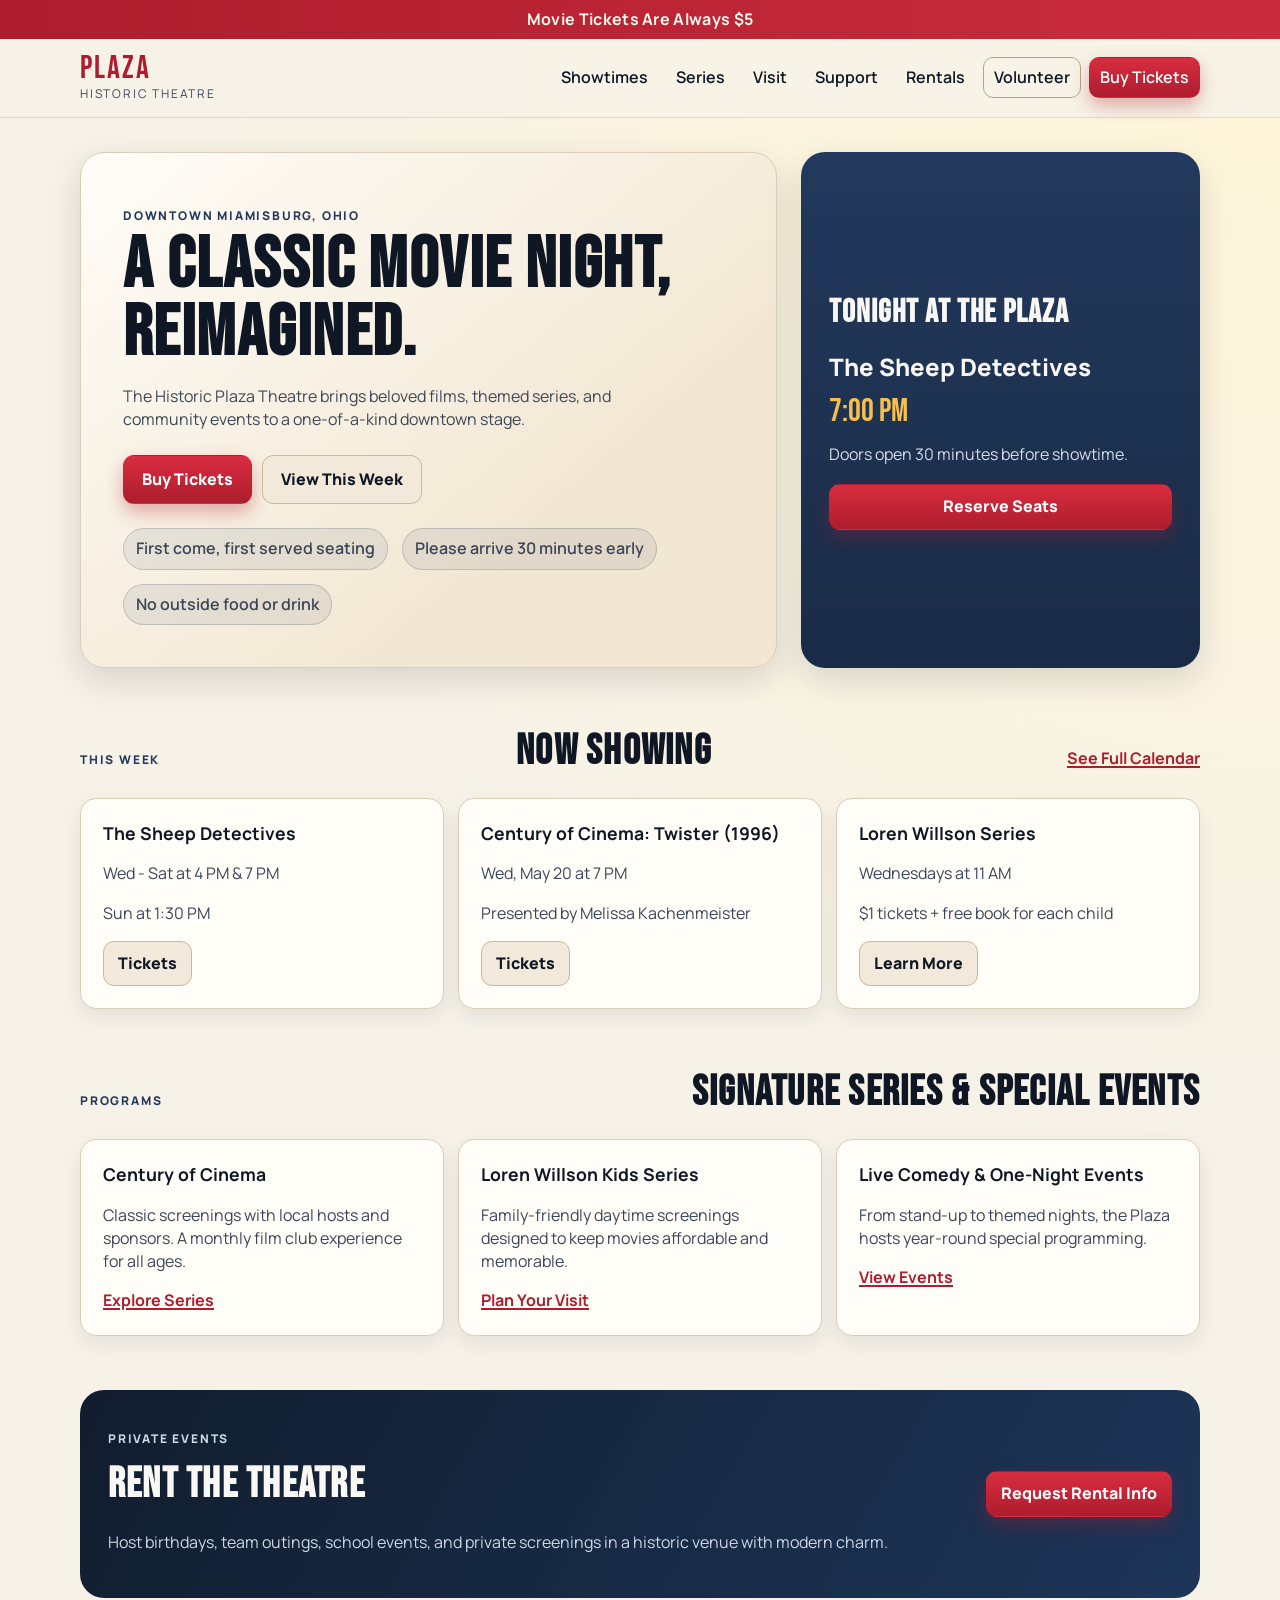
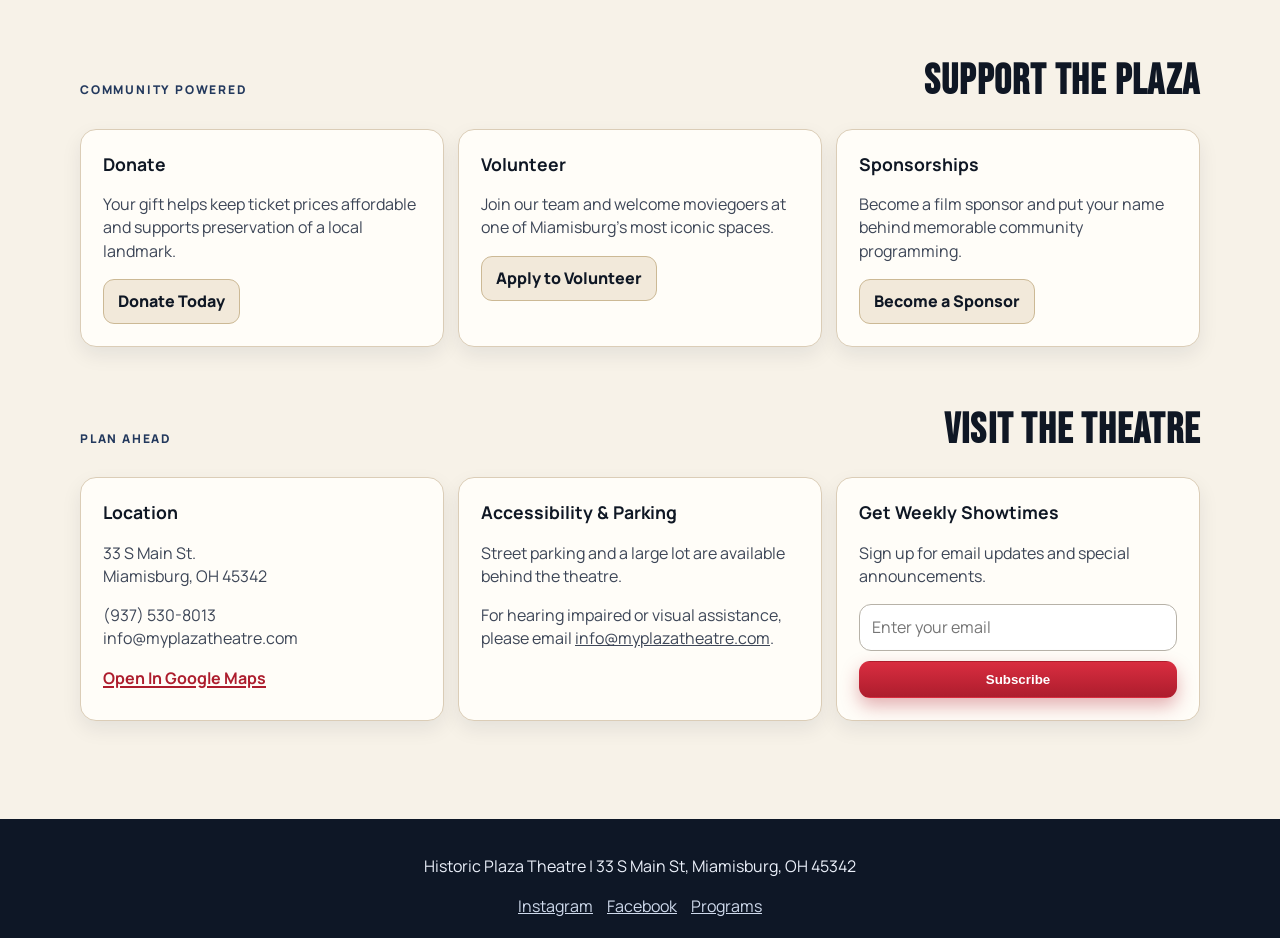
==== index.html @ faf15ee3 "first commit" ====
<!doctype html>
<html lang="en">
  <head>
    <meta charset="UTF-8" />
    <meta name="viewport" content="width=device-width, initial-scale=1.0" />
    <meta
      name="description"
      content="The Historic Plaza Theatre in Miamisburg, Ohio. Affordable movies, community events, and private rentals."
    />
    <title>Plaza Theatre | Historic Cinema in Miamisburg</title>
    <link rel="preconnect" href="https://fonts.googleapis.com" />
    <link rel="preconnect" href="https://fonts.gstatic.com" crossorigin />
    <link
      href="https://fonts.googleapis.com/css2?family=Bebas+Neue&family=Manrope:wght@400;500;600;700;800&display=swap"
      rel="stylesheet"
    />
    <link rel="stylesheet" href="styles.css" />
  </head>
  <body>
    <a class="skip-link" href="#main-content">Skip to main content</a>

    <header class="site-header">
      <div class="top-banner" role="note">Movie Tickets Are Always $5</div>
      <div class="header-shell">
        <a class="brand" href="index.html" aria-label="Plaza Theatre Home">
          <span class="brand-mark">PLAZA</span>
          <span class="brand-sub">Historic Theatre</span>
        </a>
        <button class="menu-button" aria-expanded="false" aria-controls="primary-nav">
          Menu
        </button>
        <nav id="primary-nav" class="primary-nav" aria-label="Primary">
          <a href="showtimes.html">Showtimes</a>
          <a href="series.html">Series</a>
          <a href="visit.html">Visit</a>
          <a href="support.html">Support</a>
          <a href="rentals.html">Rentals</a>
          <a class="button ghost" href="support.html#volunteer">Volunteer</a>
          <a class="button primary" href="https://app.formovietickets.com/index.html?id=plazatheatre">Buy Tickets</a>
        </nav>
      </div>
    </header>

    <main id="main-content">
      <section class="hero reveal" aria-labelledby="hero-title">
        <div class="hero-content">
          <p class="eyebrow">Downtown Miamisburg, Ohio</p>
          <h1 id="hero-title">A Classic Movie Night, Reimagined.</h1>
          <p class="hero-copy">
            The Historic Plaza Theatre brings beloved films, themed series, and community events to a one-of-a-kind
            downtown stage.
          </p>
          <div class="hero-actions">
            <a class="button primary large" href="https://app.formovietickets.com/index.html?id=plazatheatre">Buy Tickets</a>
            <a class="button secondary large" href="#showtimes">View This Week</a>
          </div>
          <ul class="hero-meta" aria-label="Visitor highlights">
            <li>First come, first served seating</li>
            <li>Please arrive 30 minutes early</li>
            <li>No outside food or drink</li>
          </ul>
        </div>
        <aside class="hero-panel" aria-label="Quick info">
          <h2>Tonight At The Plaza</h2>
          <p class="film-title">The Sheep Detectives</p>
          <p class="film-time">7:00 PM</p>
          <p class="film-note">Doors open 30 minutes before showtime.</p>
          <a class="button primary full" href="https://app.formovietickets.com/index.html?id=plazatheatre">Reserve Seats</a>
        </aside>
      </section>

      <section class="section showtimes reveal" id="showtimes" aria-labelledby="showtimes-title">
        <div class="section-head">
          <p class="eyebrow">This Week</p>
          <h2 id="showtimes-title">Now Showing</h2>
          <a href="showtimes.html" class="text-link">See Full Calendar</a>
        </div>
        <div class="cards" role="list">
          <article class="show-card" role="listitem">
            <h3>The Sheep Detectives</h3>
            <p>Wed - Sat at 4 PM & 7 PM</p>
            <p>Sun at 1:30 PM</p>
            <a class="button secondary" href="https://app.formovietickets.com/index.html?id=plazatheatre">Tickets</a>
          </article>
          <article class="show-card" role="listitem">
            <h3>Century of Cinema: Twister (1996)</h3>
            <p>Wed, May 20 at 7 PM</p>
            <p>Presented by Melissa Kachenmeister</p>
            <a class="button secondary" href="https://app.formovietickets.com/index.html?id=plazatheatre">Tickets</a>
          </article>
          <article class="show-card" role="listitem">
            <h3>Loren Willson Series</h3>
            <p>Wednesdays at 11 AM</p>
            <p>$1 tickets + free book for each child</p>
            <a class="button secondary" href="https://www.myplazatheatre.com/loren-willson-series">Learn More</a>
          </article>
        </div>
      </section>

      <section class="section series reveal" id="series" aria-labelledby="series-title">
        <div class="section-head">
          <p class="eyebrow">Programs</p>
          <h2 id="series-title">Signature Series & Special Events</h2>
        </div>
        <div class="split-grid">
          <article class="feature-block">
            <h3>Century of Cinema</h3>
            <p>Classic screenings with local hosts and sponsors. A monthly film club experience for all ages.</p>
            <a class="text-link" href="series.html">Explore Series</a>
          </article>
          <article class="feature-block">
            <h3>Loren Willson Kids Series</h3>
            <p>Family-friendly daytime screenings designed to keep movies affordable and memorable.</p>
            <a class="text-link" href="series.html#loren-willson-kids">Plan Your Visit</a>
          </article>
          <article class="feature-block">
            <h3>Live Comedy & One-Night Events</h3>
            <p>From stand-up to themed nights, the Plaza hosts year-round special programming.</p>
            <a class="text-link" href="showtimes.html#special-events">View Events</a>
          </article>
        </div>
      </section>

      <section class="section rentals reveal" id="rentals" aria-labelledby="rentals-title">
        <div class="cta-panel">
          <div>
            <p class="eyebrow">Private Events</p>
            <h2 id="rentals-title">Rent The Theatre</h2>
            <p>
              Host birthdays, team outings, school events, and private screenings in a historic venue with modern
              charm.
            </p>
          </div>
          <a class="button primary" href="rentals.html">Request Rental Info</a>
        </div>
      </section>

      <section class="section support reveal" id="support" aria-labelledby="support-title">
        <div class="section-head">
          <p class="eyebrow">Community Powered</p>
          <h2 id="support-title">Support The Plaza</h2>
        </div>
        <div class="support-grid">
          <article class="support-card">
            <h3>Donate</h3>
            <p>Your gift helps keep ticket prices affordable and supports preservation of a local landmark.</p>
            <a class="button secondary" href="support.html#donate">Donate Today</a>
          </article>
          <article class="support-card">
            <h3>Volunteer</h3>
            <p>Join our team and welcome moviegoers at one of Miamisburg's most iconic spaces.</p>
            <a class="button secondary" href="support.html#volunteer">Apply to Volunteer</a>
          </article>
          <article class="support-card">
            <h3>Sponsorships</h3>
            <p>Become a film sponsor and put your name behind memorable community programming.</p>
            <a class="button secondary" href="support.html#sponsors">Become a Sponsor</a>
          </article>
        </div>
      </section>

      <section class="section visit reveal" id="visit" aria-labelledby="visit-title">
        <div class="section-head">
          <p class="eyebrow">Plan Ahead</p>
          <h2 id="visit-title">Visit The Theatre</h2>
        </div>
        <div class="visit-layout">
          <div class="visit-card">
            <h3>Location</h3>
            <p>33 S Main St.<br />Miamisburg, OH 45342</p>
            <p>(937) 530-8013<br />info@myplazatheatre.com</p>
            <a class="text-link" href="https://www.google.com/maps/place/33+S+Main+St,+Miamisburg,+OH+45342/">Open In Google Maps</a>
          </div>
          <div class="visit-card">
            <h3>Accessibility & Parking</h3>
            <p>Street parking and a large lot are available behind the theatre.</p>
            <p>
              For hearing impaired or visual assistance, please email
              <a href="mailto:info@myplazatheatre.com">info@myplazatheatre.com</a>.
            </p>
          </div>
          <div class="newsletter-card">
            <h3>Get Weekly Showtimes</h3>
            <p>Sign up for email updates and special announcements.</p>
            <form>
              <label for="email" class="visually-hidden">Email address</label>
              <input id="email" type="email" placeholder="Enter your email" autocomplete="email" required />
              <button type="submit" class="button primary full">Subscribe</button>
            </form>
          </div>
        </div>
      </section>
    </main>

    <a class="mobile-sticky-cta" href="https://app.formovietickets.com/index.html?id=plazatheatre">Buy Tickets</a>

    <footer class="site-footer">
      <p>Historic Plaza Theatre | 33 S Main St, Miamisburg, OH 45342</p>
      <div class="footer-links">
        <a href="https://www.instagram.com/historicplazatheatre/">Instagram</a>
        <a href="https://www.facebook.com/myplazatheatre">Facebook</a>
        <a href="series.html">Programs</a>
      </div>
    </footer>

    <script src="script.js"></script>
  </body>
</html>
---- styles.css ----
:root {
  --bg-canvas: #f7f2e8;
  --bg-deep: #101622;
  --ink-strong: #0f1724;
  --ink-soft: #3d4657;
  --brand-red: #ad1d2d;
  --brand-red-dark: #821423;
  --brand-gold: #f6be50;
  --brand-blue: #23395d;
  --card: #fffdf8;
  --line: #dbcdb7;
  --radius: 16px;
  --radius-large: 24px;
  --shadow: 0 12px 34px rgba(16, 22, 34, 0.14);
}

* {
  box-sizing: border-box;
}

html,
body {
  margin: 0;
  padding: 0;
}

body {
  font-family: "Manrope", sans-serif;
  background: radial-gradient(circle at top right, #fff6d8 0%, var(--bg-canvas) 40%), var(--bg-canvas);
  color: var(--ink-strong);
  line-height: 1.45;
}

a {
  color: inherit;
}

.skip-link {
  position: absolute;
  left: 8px;
  top: -44px;
  background: #000;
  color: #fff;
  padding: 10px 14px;
  border-radius: 8px;
  z-index: 1000;
}

.skip-link:focus {
  top: 8px;
}

.site-header {
  position: sticky;
  top: 0;
  z-index: 50;
  background: rgba(247, 242, 232, 0.92);
  border-bottom: 1px solid rgba(129, 109, 73, 0.2);
  backdrop-filter: blur(10px);
}

.top-banner {
  text-align: center;
  background: linear-gradient(90deg, var(--brand-red), #ca2c3d);
  color: #fff9ef;
  font-weight: 700;
  letter-spacing: 0.02em;
  padding: 8px 12px;
}

.header-shell {
  max-width: 1160px;
  margin: 0 auto;
  padding: 14px 20px;
  display: flex;
  align-items: center;
  gap: 20px;
}

.brand {
  display: flex;
  flex-direction: column;
  text-decoration: none;
}

.brand-mark {
  font-family: "Bebas Neue", sans-serif;
  font-size: 2rem;
  letter-spacing: 0.06em;
  line-height: 1;
  color: var(--brand-red);
}

.brand-sub {
  font-size: 0.75rem;
  color: var(--ink-soft);
  letter-spacing: 0.15em;
  text-transform: uppercase;
}

.menu-button {
  margin-left: auto;
  border: 1px solid var(--ink-strong);
  border-radius: 10px;
  background: transparent;
  font-weight: 700;
  padding: 9px 12px;
  display: none;
}

.primary-nav {
  margin-left: auto;
  display: flex;
  align-items: center;
  gap: 8px;
}

.primary-nav > a {
  text-decoration: none;
  font-weight: 600;
  color: var(--ink-strong);
  padding: 8px 10px;
  border-radius: 10px;
}

.primary-nav > a:hover,
.primary-nav > a:focus-visible {
  background: rgba(35, 57, 93, 0.1);
  outline: none;
}

.primary-nav > a.active {
  background: rgba(173, 29, 45, 0.14);
  color: #7d1120;
}

main {
  max-width: 1160px;
  margin: 0 auto;
  padding: 26px 20px 98px;
}

.hero {
  display: grid;
  grid-template-columns: 1.4fr 0.8fr;
  gap: 24px;
  align-items: stretch;
  margin-top: 8px;
}

.hero-content,
.hero-panel {
  border-radius: var(--radius-large);
  box-shadow: var(--shadow);
}

.hero-content {
  padding: 42px;
  background: linear-gradient(140deg, #fffdf8 0%, #f2e7d3 70%);
  border: 1px solid var(--line);
}

.eyebrow {
  text-transform: uppercase;
  letter-spacing: 0.15em;
  font-size: 0.75rem;
  color: var(--brand-blue);
  font-weight: 800;
  margin-bottom: 8px;
}

h1,
h2,
h3 {
  margin: 0;
}

h1 {
  font-family: "Bebas Neue", sans-serif;
  font-size: clamp(2.6rem, 6vw, 4.5rem);
  letter-spacing: 0.02em;
  line-height: 0.95;
  margin-bottom: 14px;
}

h2 {
  font-family: "Bebas Neue", sans-serif;
  letter-spacing: 0.03em;
  font-size: clamp(1.8rem, 4vw, 2.6rem);
}

h3 {
  font-size: 1.1rem;
}

.hero-copy {
  max-width: 56ch;
  color: var(--ink-soft);
  margin-bottom: 24px;
}

.hero-actions {
  display: flex;
  flex-wrap: wrap;
  gap: 10px;
  margin-bottom: 24px;
}

.hero-meta {
  list-style: none;
  display: flex;
  flex-wrap: wrap;
  gap: 14px;
  margin: 0;
  padding: 0;
  color: var(--ink-soft);
  font-weight: 600;
}

.hero-meta li {
  background: rgba(35, 57, 93, 0.08);
  border: 1px solid rgba(35, 57, 93, 0.2);
  border-radius: 999px;
  padding: 8px 12px;
}

.hero-panel {
  padding: 28px;
  background: linear-gradient(180deg, var(--brand-blue), #192b46);
  color: #f8f7f4;
  display: flex;
  flex-direction: column;
  justify-content: center;
}

.hero-panel h2 {
  font-size: 2rem;
  margin-bottom: 14px;
}

.film-title {
  font-size: 1.5rem;
  font-weight: 800;
  margin: 0;
}

.film-time {
  font-size: 2rem;
  font-family: "Bebas Neue", sans-serif;
  margin: 4px 0 8px;
  color: var(--brand-gold);
}

.film-note {
  margin: 0 0 18px;
  color: #d5dde9;
}

.section {
  margin-top: 54px;
}

.page-hero {
  padding: 34px;
  background: linear-gradient(150deg, #fff9ef 0%, #efe1c8 72%);
  border: 1px solid var(--line);
  border-radius: var(--radius-large);
  box-shadow: var(--shadow);
}

.page-hero p {
  max-width: 62ch;
  color: var(--ink-soft);
}

.timeline {
  list-style: none;
  margin: 0;
  padding: 0;
  display: grid;
  gap: 12px;
}

.timeline li {
  display: grid;
  grid-template-columns: 180px 1fr;
  gap: 10px;
  background: var(--card);
  border: 1px solid var(--line);
  border-radius: 12px;
  padding: 14px;
}

.timeline .slot {
  font-family: "Bebas Neue", sans-serif;
  letter-spacing: 0.04em;
  color: var(--brand-blue);
  font-size: 1.2rem;
}

.kpi-strip {
  display: grid;
  grid-template-columns: repeat(4, minmax(0, 1fr));
  gap: 12px;
}

.kpi-strip .show-card {
  text-align: center;
}

.kpi-value {
  margin: 0;
  font-family: "Bebas Neue", sans-serif;
  letter-spacing: 0.04em;
  font-size: 2rem;
  color: var(--brand-red);
}

.reveal {
  opacity: 0;
  transform: translateY(16px);
  transition: opacity 420ms ease, transform 420ms ease;
}

.reveal.in-view {
  opacity: 1;
  transform: none;
}

.section-head {
  display: flex;
  align-items: baseline;
  justify-content: space-between;
  flex-wrap: wrap;
  gap: 12px;
  margin-bottom: 16px;
}

.cards,
.split-grid,
.support-grid,
.visit-layout {
  display: grid;
  gap: 14px;
}

.cards {
  grid-template-columns: repeat(3, minmax(0, 1fr));
}

.show-card,
.feature-block,
.support-card,
.visit-card,
.newsletter-card {
  background: var(--card);
  border: 1px solid var(--line);
  border-radius: var(--radius);
  padding: 22px;
  box-shadow: 0 8px 20px rgba(18, 30, 45, 0.08);
}

.show-card p,
.feature-block p,
.support-card p,
.visit-card p,
.newsletter-card p {
  color: var(--ink-soft);
}

.split-grid {
  grid-template-columns: repeat(3, minmax(0, 1fr));
}

.text-link {
  font-weight: 700;
  color: var(--brand-red);
  text-decoration-thickness: 2px;
  text-underline-offset: 2px;
}

.cta-panel {
  background: linear-gradient(120deg, #111d2e, #1d3559);
  color: #f9f8f5;
  border-radius: var(--radius-large);
  padding: 28px;
  display: flex;
  align-items: center;
  justify-content: space-between;
  gap: 14px;
}

.cta-panel p {
  color: #ced7e4;
}

.support-grid {
  grid-template-columns: repeat(3, minmax(0, 1fr));
}

.visit-layout {
  grid-template-columns: repeat(3, minmax(0, 1fr));
}

.newsletter-card form {
  display: grid;
  gap: 10px;
}

.newsletter-card input {
  border: 1px solid #b7b2a8;
  border-radius: 12px;
  padding: 11px 12px;
  font: inherit;
}

.button {
  display: inline-flex;
  align-items: center;
  justify-content: center;
  gap: 6px;
  border-radius: 11px;
  padding: 10px 14px;
  font-weight: 800;
  text-decoration: none;
  border: 1px solid transparent;
  transition: transform 160ms ease, box-shadow 160ms ease, background-color 160ms ease;
}

.button:hover,
.button:focus-visible {
  transform: translateY(-1px);
  outline: none;
}

.button.primary {
  background: linear-gradient(180deg, #d92d40, var(--brand-red));
  color: #fff;
  box-shadow: 0 8px 18px rgba(173, 29, 45, 0.34);
}

.button.primary:hover,
.button.primary:focus-visible {
  box-shadow: 0 11px 20px rgba(173, 29, 45, 0.45);
}

.button.secondary {
  background: #f2e9da;
  color: var(--ink-strong);
  border-color: #ccb995;
}

.button.ghost {
  border-color: #b5a587;
  background: transparent;
}

.button.large {
  padding: 12px 18px;
}

.button.full {
  width: 100%;
}

.site-footer {
  padding: 20px;
  background: #0e1726;
  color: #ebf0fa;
  text-align: center;
}

.footer-links {
  margin-top: 10px;
  display: flex;
  justify-content: center;
  gap: 14px;
  flex-wrap: wrap;
}

.footer-links a {
  color: #ced9eb;
}

.mobile-sticky-cta {
  display: none;
}

.visually-hidden {
  position: absolute;
  width: 1px;
  height: 1px;
  padding: 0;
  margin: -1px;
  overflow: hidden;
  clip: rect(0, 0, 0, 0);
  border: 0;
}

@media (max-width: 980px) {
  .menu-button {
    display: inline-flex;
  }

  .primary-nav {
    position: absolute;
    left: 20px;
    right: 20px;
    top: calc(100% + 8px);
    background: #faf6ee;
    border: 1px solid #dacbb5;
    border-radius: 14px;
    padding: 12px;
    box-shadow: var(--shadow);
    display: none;
    flex-direction: column;
    align-items: stretch;
  }

  .primary-nav.open {
    display: flex;
  }

  .primary-nav > a {
    text-align: center;
  }

  .hero,
  .cards,
  .split-grid,
  .support-grid,
  .visit-layout,
  .kpi-strip {
    grid-template-columns: 1fr;
  }

  .timeline li {
    grid-template-columns: 1fr;
  }

  .hero-content {
    padding: 28px;
  }

  .cta-panel {
    flex-direction: column;
    align-items: flex-start;
  }

  .mobile-sticky-cta {
    display: inline-flex;
    position: fixed;
    left: 14px;
    right: 14px;
    bottom: 14px;
    z-index: 80;
    text-decoration: none;
    justify-content: center;
    border-radius: 14px;
    background: linear-gradient(180deg, #d92d40, var(--brand-red));
    color: #fff;
    font-weight: 900;
    padding: 14px;
    box-shadow: 0 16px 26px rgba(173, 29, 45, 0.45);
  }

  main {
    padding-bottom: 122px;
  }
}

@media (prefers-reduced-motion: reduce) {
  * {
    scroll-behavior: auto;
    transition: none;
  }

  .reveal {
    opacity: 1;
    transform: none;
  }
}
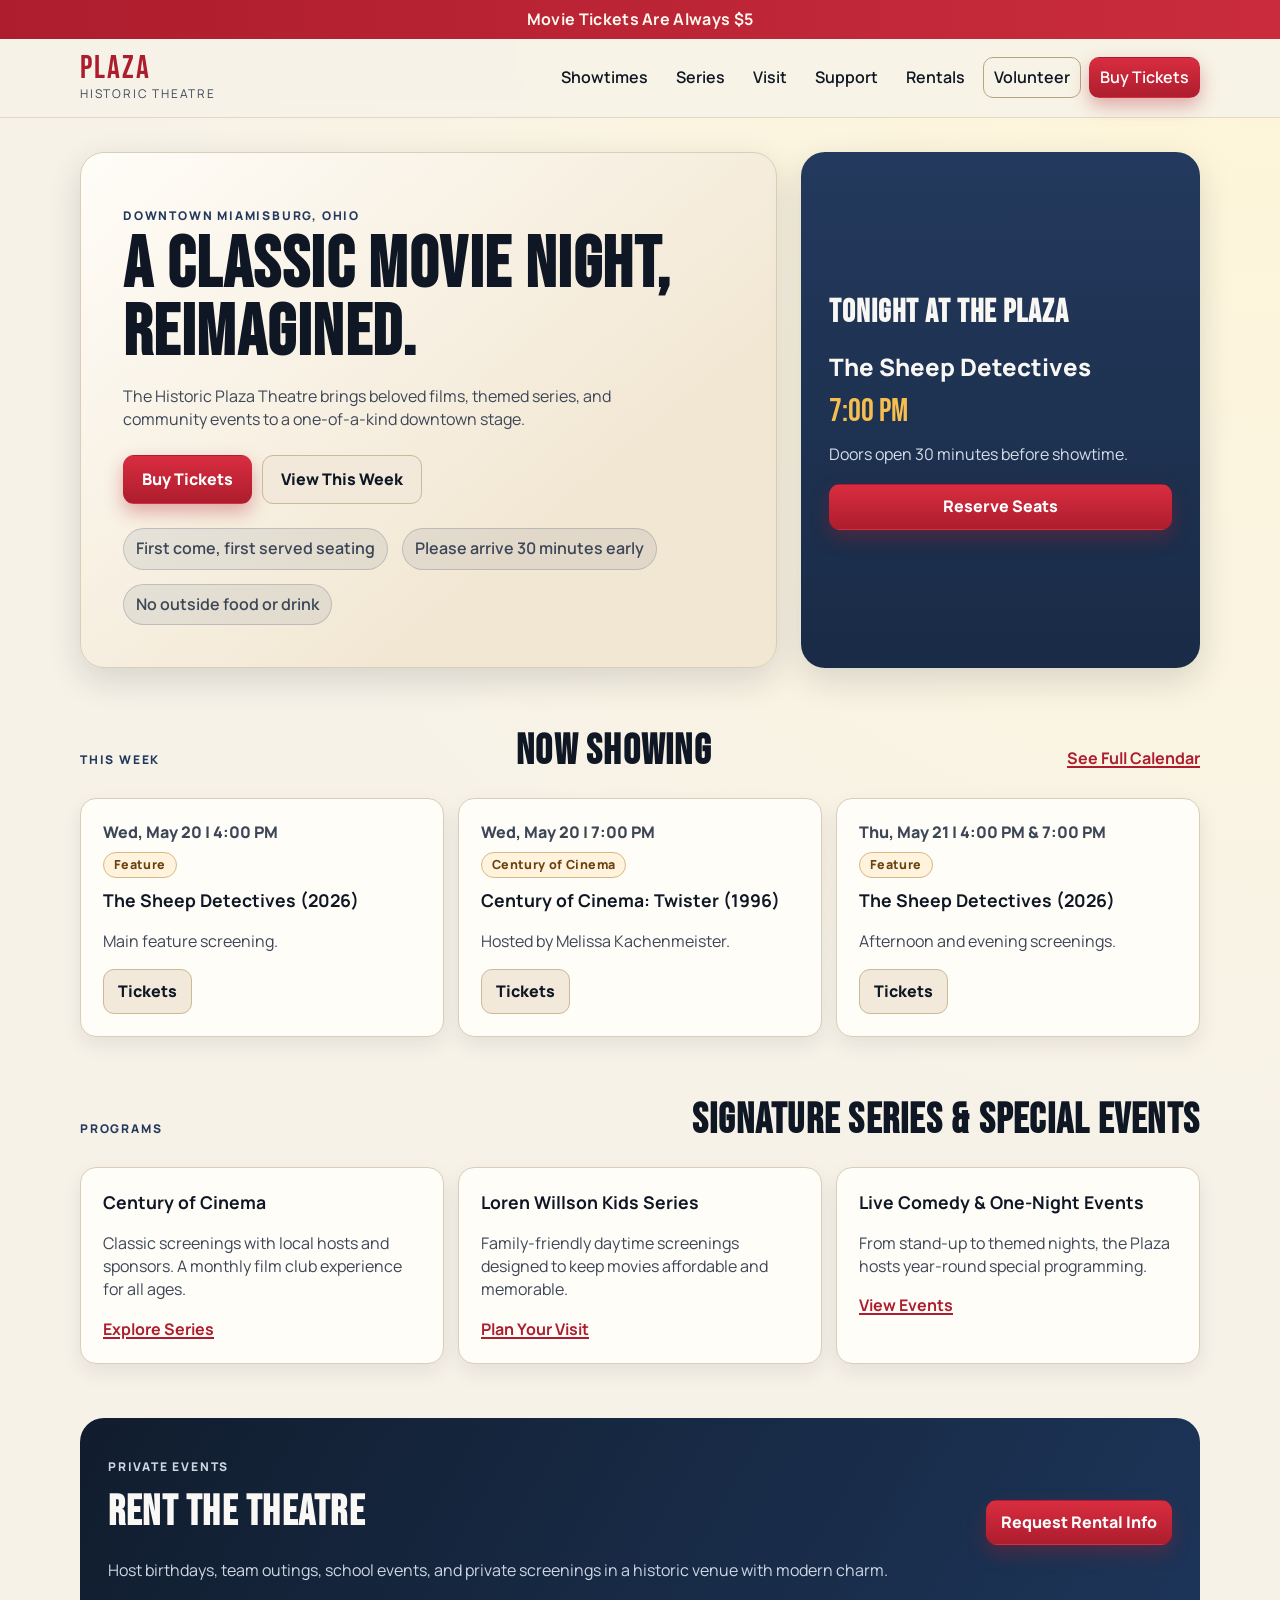
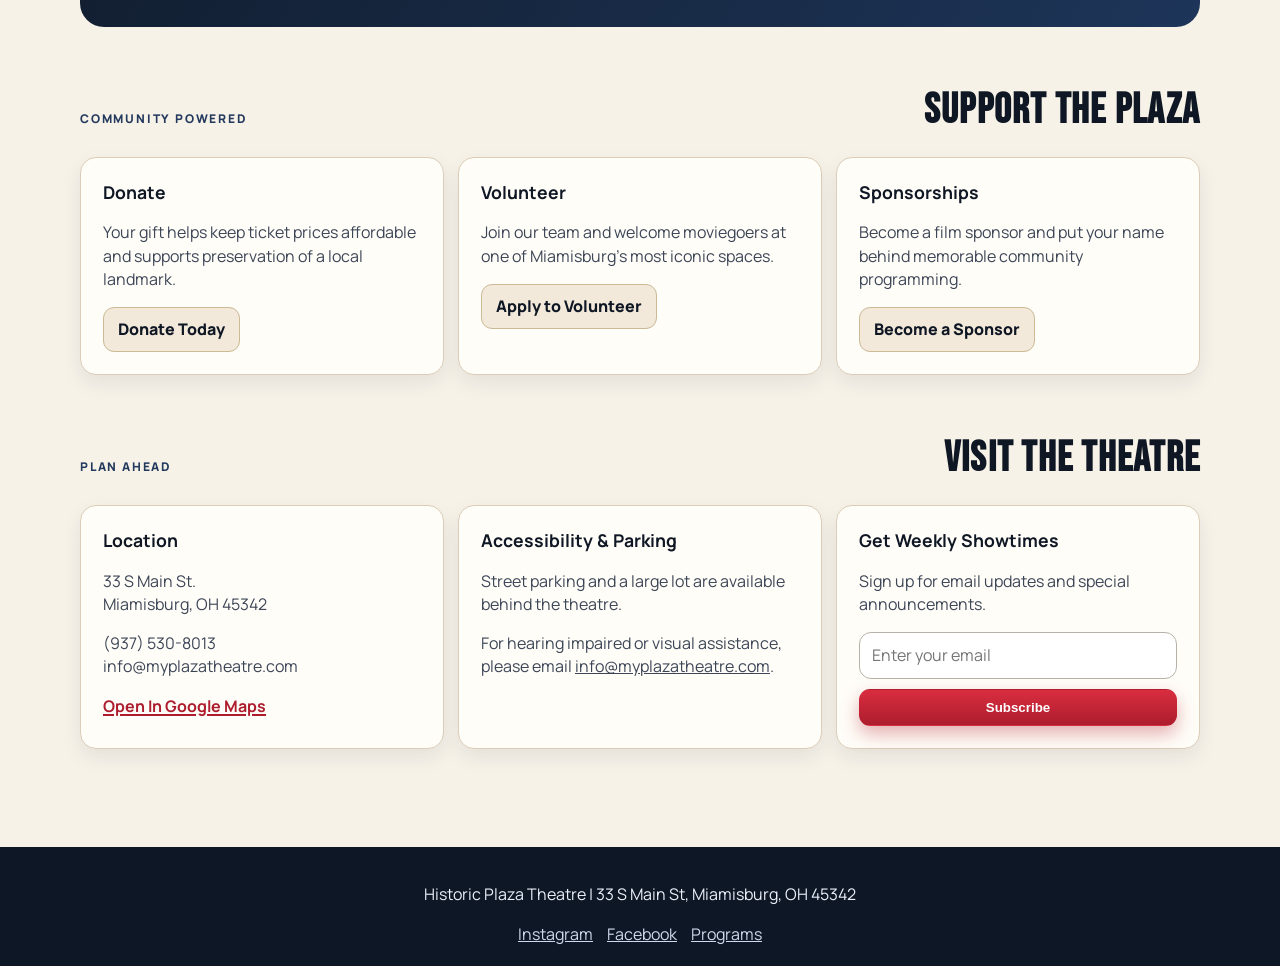
==== commit dc17b746: "Use schedule-data file to manage current schedule" ====
--- a/index.html
+++ b/index.html
@@ -75,26 +75,7 @@
           <h2 id="showtimes-title">Now Showing</h2>
           <a href="showtimes.html" class="text-link">See Full Calendar</a>
         </div>
-        <div class="cards" role="list">
-          <article class="show-card" role="listitem">
-            <h3>The Sheep Detectives</h3>
-            <p>Wed - Sat at 4 PM & 7 PM</p>
-            <p>Sun at 1:30 PM</p>
-            <a class="button secondary" href="https://app.formovietickets.com/index.html?id=plazatheatre">Tickets</a>
-          </article>
-          <article class="show-card" role="listitem">
-            <h3>Century of Cinema: Twister (1996)</h3>
-            <p>Wed, May 20 at 7 PM</p>
-            <p>Presented by Melissa Kachenmeister</p>
-            <a class="button secondary" href="https://app.formovietickets.com/index.html?id=plazatheatre">Tickets</a>
-          </article>
-          <article class="show-card" role="listitem">
-            <h3>Loren Willson Series</h3>
-            <p>Wednesdays at 11 AM</p>
-            <p>$1 tickets + free book for each child</p>
-            <a class="button secondary" href="https://www.myplazatheatre.com/loren-willson-series">Learn More</a>
-          </article>
-        </div>
+        <div class="cards" id="home-now-showing" role="list"></div>
       </section>
 
       <section class="section series reveal" id="series" aria-labelledby="series-title">
@@ -203,6 +184,7 @@
       </div>
     </footer>
 
+    <script src="schedule-data.js"></script>
     <script src="script.js"></script>
   </body>
 </html>
--- a/styles.css
+++ b/styles.css
@@ -366,6 +366,25 @@
 .visit-card p,
 .newsletter-card p {
   color: var(--ink-soft);
+}
+
+.event-slot {
+  margin: 0 0 8px;
+  font-weight: 800;
+  color: var(--brand-blue);
+}
+
+.tag {
+  display: inline-block;
+  margin-bottom: 10px;
+  border: 1px solid #d7b884;
+  background: #fff3dd;
+  color: #6c4310;
+  border-radius: 999px;
+  padding: 3px 10px;
+  font-size: 0.78rem;
+  font-weight: 800;
+  letter-spacing: 0.03em;
 }
 
 .split-grid {
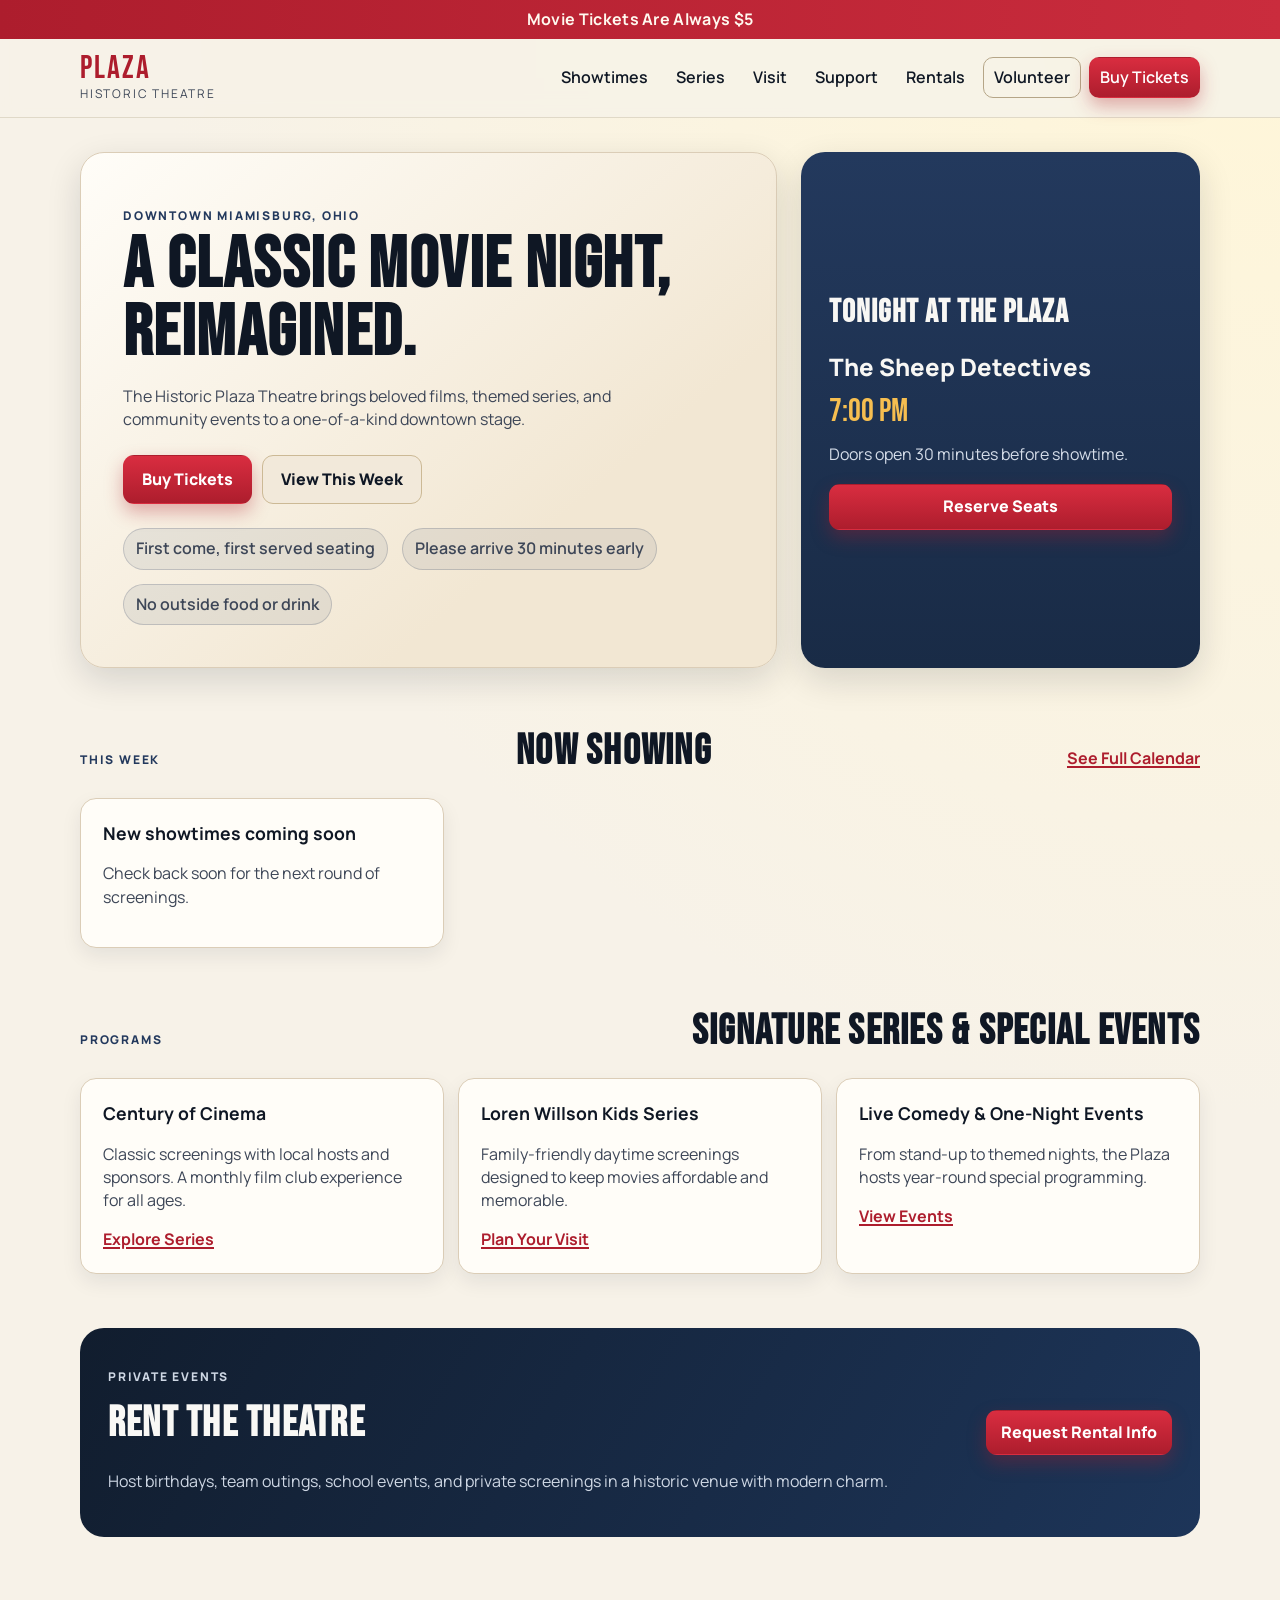
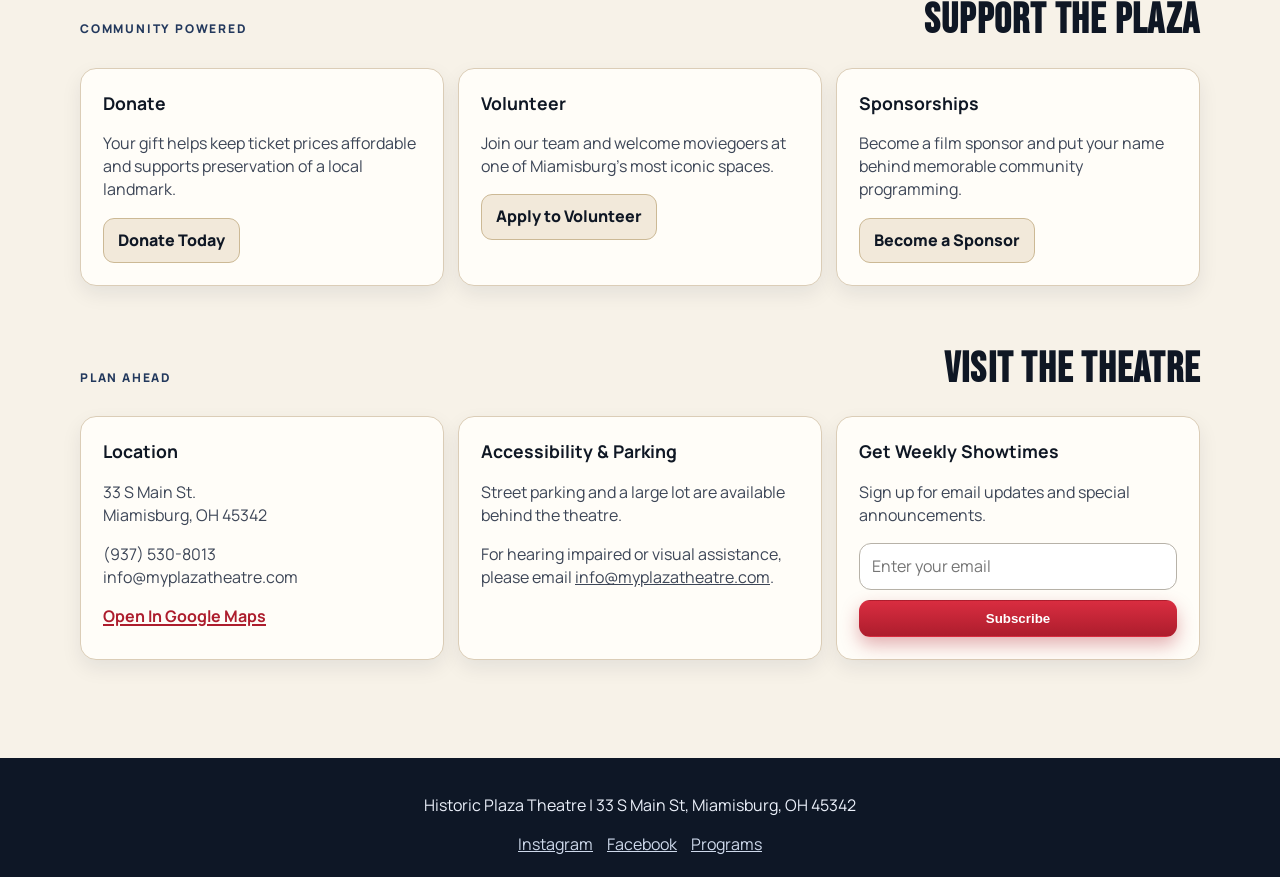
==== commit 6e8d9b8d: "Update featured event" ====
--- a/index.html
+++ b/index.html
@@ -61,11 +61,11 @@
           </ul>
         </div>
         <aside class="hero-panel" aria-label="Quick info">
-          <h2>Tonight At The Plaza</h2>
-          <p class="film-title">The Sheep Detectives</p>
-          <p class="film-time">7:00 PM</p>
-          <p class="film-note">Doors open 30 minutes before showtime.</p>
-          <a class="button primary full" href="https://app.formovietickets.com/index.html?id=plazatheatre">Reserve Seats</a>
+          <h2 id="hero-feature-heading">Tonight At The Plaza</h2>
+          <p class="film-title" id="hero-feature-title">The Sheep Detectives</p>
+          <p class="film-time" id="hero-feature-time">7:00 PM</p>
+          <p class="film-note" id="hero-feature-note">Doors open 30 minutes before showtime.</p>
+          <a class="button primary full" id="hero-feature-cta" href="https://app.formovietickets.com/index.html?id=plazatheatre">Reserve Seats</a>
         </aside>
       </section>
 
--- a/styles.css
+++ b/styles.css
@@ -289,6 +289,31 @@
   border: 1px solid var(--line);
   border-radius: 12px;
   padding: 14px;
+}
+
+.timeline .month-divider {
+  display: block;
+  background: transparent;
+  border: 0;
+  box-shadow: none;
+  padding: 10px 2px 4px;
+}
+
+.timeline .month-divider span {
+  display: inline-block;
+  font-family: "Bebas Neue", sans-serif;
+  letter-spacing: 0.05em;
+  font-size: 1.35rem;
+  color: var(--brand-red);
+}
+
+.timeline .empty-state {
+  display: block;
+  background: var(--card);
+  border: 1px solid var(--line);
+  border-radius: 12px;
+  padding: 14px;
+  color: var(--ink-soft);
 }
 
 .timeline .slot {
